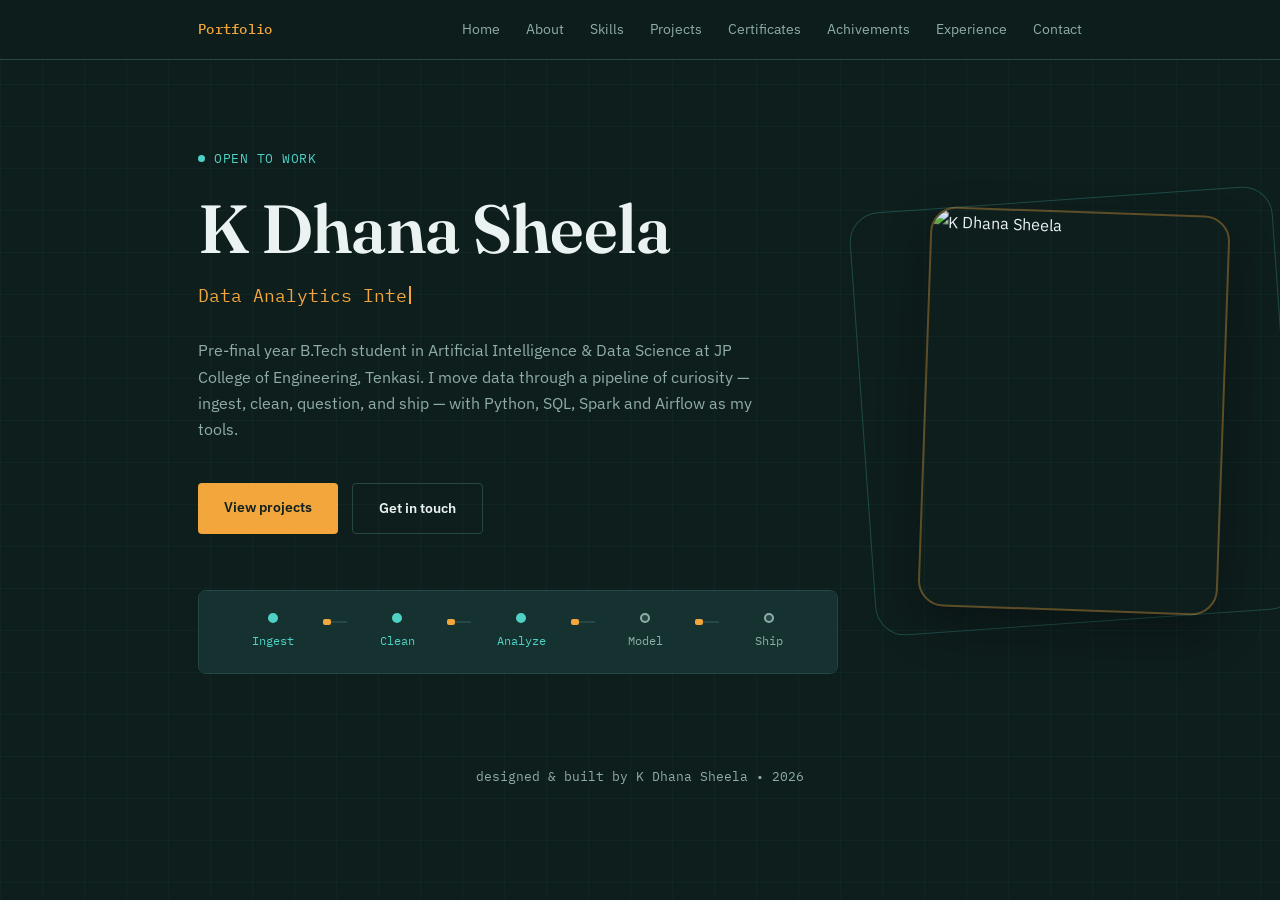
==== index.html @ 74a1a7c2 "Add files via upload" ====
<!DOCTYPE html>
<html>

<head>
     <title>Home</title>
     <link rel="stylesheet" href="style.css">
     <meta charset="UTF-8">
     <meta name="viewport" content="width=device-width, initial-scale=1.0">
     <title>K Dhana Sheela — Data Analytics Intern | Aspiring Data Engineer</title>
     <link rel="preconnect" href="https://fonts.googleapis.com">
     <link rel="preconnect" href="https://fonts.gstatic.com" crossorigin>
     <link href="https://fonts.googleapis.com/css2?family=Fraunces:opsz,wght@9..144,400;9..144,600;9..144,700&family=IBM+Plex+Sans:wght@400;500;600&family=IBM+Plex+Mono:wght@400;500&display=swap"
          rel="stylesheet">

</head>

<body>

<nav>
     <div class="wrap">
          <a class="logo" href="index.html"><span>Portfolio</span></a>
          <div class="navlinks">
               <a href="index.html">Home</a>
               <a href="about.html">About</a>
               <a href="skills.html">Skills</a>
               <a href="projects.html">Projects</a>
               <a href="certificate.html">Certificates</a>
               <a href="achivements.html">Achivements</a>
               <a href="experience.html">Experience</a>
               <a href="contact.html">Contact</a>
          </div>
     </div>
</nav>

<header class="hero">
     <div class="wrap hero-grid">
          <div class="hero-copy">
               <div class="eyebrow">OPEN TO WORK</div>
               <h1>K Dhana Sheela</h1>
               <div class="role-line" id="roleLine"></div>
               <p class="lede">Pre-final year B.Tech student in Artificial Intelligence &amp; Data Science at JP College of
                    Engineering, Tenkasi. I move data through a pipeline of curiosity — ingest, clean, question, and ship —
                    with Python, SQL, Spark and Airflow as my tools.</p>
               <div class="cta-row">
                    <a href="#projects" class="btn btn-primary">View projects</a>
                    <a href="#contact" class="btn btn-ghost">Get in touch</a>
               </div>

               <div class="pipeline" aria-hidden="true">
                    <div class="pipe-stage active">
                         <div class="pipe-dot"></div>Ingest
                    </div>
                    <div class="pipe-connector"></div>
                    <div class="pipe-stage active">
                         <div class="pipe-dot"></div>Clean
                    </div>
                    <div class="pipe-connector"></div>
                    <div class="pipe-stage active">
                         <div class="pipe-dot"></div>Analyze
                    </div>
                    <div class="pipe-connector"></div>
                    <div class="pipe-stage">
                         <div class="pipe-dot"></div>Model
                    </div>
                    <div class="pipe-connector"></div>
                    <div class="pipe-stage">
                         <div class="pipe-dot"></div>Ship
                    </div>
               </div>
          </div>

          <div class="hero-photo">
               <img src="images/WhatsApp Image 2026-07-21 at 1.36.33 PM.jpeg" width="600" height="400" alt="K Dhana Sheela">
          </div>
     </div>
</header>
<footer>designed &amp; built by K Dhana Sheela • <span id="year"></span></footer>
     <script src="script.js"></script>
</body>

</html>
---- style.css ----
:root {
     --bg: #0E1E1D;
     --surface: #153230;
     --ink: #EAF3F1;
     --muted: #8FADA8;
     --amber: #F2A63C;
     --mint: #4FD1C5;
     --line: #254745;
}

* {
     margin: 0;
     padding: 0;
     box-sizing: border-box;
}

html {
     scroll-behavior: smooth;
}

body {
     background: var(--bg);
     color: var(--ink);
     font-family: 'IBM Plex Sans', sans-serif;
     line-height: 1.65;
     -webkit-font-smoothing: antialiased;
}

a {
     color: inherit;
     text-decoration: none;
}

.wrap {
     max-width: 940px;
     margin: 0 auto;
     padding: 0 28px;
}

a:focus-visible,
button:focus-visible {
     outline: 2px solid var(--amber);
     outline-offset: 3px;
}

@media (prefers-reduced-motion: reduce) {
     * {
          animation-duration: 0.01ms !important;
          transition-duration: 0.01ms !important;
     }
}

/* subtle grid texture backdrop */
body::before {
     content: '';
     position: fixed;
     inset: 0;
     z-index: -1;
     pointer-events: none;
     background-image:
          linear-gradient(rgba(79, 209, 197, 0.045) 1px, transparent 1px),
          linear-gradient(90deg, rgba(79, 209, 197, 0.045) 1px, transparent 1px);
     background-size: 42px 42px;
}

/* NAV */
nav {
     position: sticky;
     top: 0;
     z-index: 50;
     background: rgba(14, 30, 29, 0.85);
     backdrop-filter: blur(10px);
     border-bottom: 1px solid var(--line);
}

nav .wrap {
     display: flex;
     align-items: center;
     justify-content: space-between;
     padding: 18px 28px;
}

.logo {
     font-family: 'IBM Plex Mono', monospace;
     font-size: 14px;
     font-weight: 500;
     letter-spacing: 0.02em;
}

.logo span {
     color: var(--amber);
}

.navlinks {
     display: flex;
     gap: 26px;
     font-size: 13.5px;
     color: var(--muted);
}

.navlinks a:hover {
     color: var(--mint);
}

@media (max-width:680px) {
     .navlinks {
          display: none;
     }
}

/* HERO */
.hero {
     padding: 88px 0 60px;
}

.hero-grid {
     display: grid;
     grid-template-columns: 1.2fr 0.8fr;
     gap: 36px;
     align-items: center;
}

.hero-copy {
     max-width: 640px;
}

.hero-photo {
     display: flex;
     justify-content: center;
     align-items: center;
     position: relative;
}

.hero-photo::before {
     content: '';
     position: absolute;
     inset: -12px;
     border-radius: 30px;
     border: 1px solid rgba(79, 209, 197, 0.25);
     transform: rotate(-4deg);
}

.hero-photo img {
     width: min(100%, 300px);
     aspect-ratio: 1;
     object-fit: cover;
     border-radius: 26px;
     border: 2px solid rgba(242, 166, 60, 0.35);
     box-shadow: 0 20px 46px rgba(0, 0, 0, 0.3);
     transform: rotate(2deg);
     transition: transform 0.3s ease, box-shadow 0.3s ease;
}

.hero-photo:hover img {
     transform: rotate(0deg) scale(1.02);
     box-shadow: 0 30px 70px rgba(0, 0, 0, 0.45);
}

.eyebrow {
     font-family: 'IBM Plex Mono', monospace;
     font-size: 12.5px;
     color: var(--mint);
     display: flex;
     align-items: center;
     gap: 9px;
     margin-bottom: 24px;
     letter-spacing: 0.04em;
}

.eyebrow::before {
     content: '';
     width: 7px;
     height: 7px;
     border-radius: 50%;
     background: var(--mint);
     animation: pulse 2s infinite;
}

@keyframes pulse {

     0%,
     100% {
          opacity: 1;
     }

     50% {
          opacity: 0.3;
     }
}

h1 {
     font-family: 'Fraunces', serif;
     font-optical-sizing: auto;
     font-size: clamp(40px, 6.5vw, 68px);
     font-weight: 600;
     letter-spacing: -0.01em;
     line-height: 1.04;
     margin-bottom: 18px;
}

.role-line {
     font-family: 'IBM Plex Mono', monospace;
     font-size: clamp(15px, 2.2vw, 18px);
     color: var(--amber);
     margin-bottom: 26px;
     min-height: 26px;
}

.role-line .cursor {
     display: inline-block;
     width: 2px;
     height: 1em;
     background: var(--amber);
     margin-left: 2px;
     vertical-align: -2px;
     animation: blink 1s step-start infinite;
}

@keyframes blink {
     50% {
          opacity: 0;
     }
}

.hero p.lede {
     max-width: 580px;
     color: var(--muted);
     font-size: 16px;
     margin-bottom: 40px;
}

.cta-row {
     display: flex;
     gap: 14px;
     flex-wrap: wrap;
}

.btn {
     font-family: 'IBM Plex Sans', sans-serif;
     font-weight: 600;
     font-size: 14px;
     padding: 13px 26px;
     border-radius: 4px;
     transition: all .18s ease;
     display: inline-block;
}

.btn-primary {
     background: var(--amber);
     color: #12211F;
}

.btn-primary:hover {
     background: var(--mint);
}

.btn-ghost {
     border: 1px solid var(--line);
     color: var(--ink);
}

.btn-ghost:hover {
     border-color: var(--mint);
     color: var(--mint);
}

/* PIPELINE — signature element */
.pipeline {
     margin-top: 56px;
     display: flex;
     align-items: center;
     gap: 0;
     border: 1px solid var(--line);
     border-radius: 8px;
     padding: 22px 24px;
     background: var(--surface);
     overflow-x: auto;
}

.pipe-stage {
     display: flex;
     flex-direction: column;
     align-items: center;
     gap: 8px;
     font-family: 'IBM Plex Mono', monospace;
     font-size: 12px;
     color: var(--muted);
     min-width: 100px;
     position: relative;
}

.pipe-dot {
     width: 10px;
     height: 10px;
     border-radius: 50%;
     background: var(--line);
     border: 2px solid var(--muted);
}

.pipe-stage.active .pipe-dot {
     background: var(--mint);
     border-color: var(--mint);
}

.pipe-stage.active {
     color: var(--mint);
}

.pipe-connector {
     flex: 1;
     height: 2px;
     background: var(--line);
     position: relative;
     min-width: 24px;
     margin-bottom: 20px;
}

.pipe-connector::after {
     content: '';
     position: absolute;
     top: -2px;
     left: 0;
     width: 8px;
     height: 6px;
     background: var(--amber);
     border-radius: 2px;
     animation: flow 3.2s linear infinite;
}

@keyframes flow {
     0% {
          left: 0;
          opacity: 0;
     }

     10% {
          opacity: 1;
     }

     90% {
          opacity: 1;
     }

     100% {
          left: calc(100% - 8px);
          opacity: 0;
     }
}

/* SECTION HEADER */
.section {
     padding: 76px 0;
     border-top: 1px solid var(--line);
}

.sec-head {
     display: flex;
     align-items: baseline;
     gap: 14px;
     margin-bottom: 42px;
}

.sec-num {
     font-family: 'IBM Plex Mono', monospace;
     font-size: 12.5px;
     color: var(--amber);
}

.sec-title {
     font-family: 'Fraunces', serif;
     font-size: 30px;
     font-weight: 600;
     letter-spacing: -0.01em;
}

/* ABOUT */
.about-grid {
     display: grid;
     grid-template-columns: 1.3fr 1fr;
     gap: 48px;
}

.about-grid p {
     color: var(--ink);
     margin-bottom: 16px;
     font-size: 15.5px;
}

.about-grid p:last-child {
     margin-bottom: 0;
}

.info-card {
     background: var(--surface);
     border: 1px solid var(--line);
     border-radius: 8px;
     padding: 24px;
     height: fit-content;
}

.info-row {
     display: flex;
     justify-content: space-between;
     padding: 11px 0;
     border-bottom: 1px solid var(--line);
     font-size: 14px;
}

.info-row:last-child {
     border-bottom: none;
}

.info-row .label {
     color: var(--muted);
     font-family: 'IBM Plex Mono', monospace;
     font-size: 11.5px;
}

@media (max-width:720px) {
     .about-grid {
          grid-template-columns: 1fr;
     }
}

/* SKILLS AS PIPELINE STAGES */
.skill-stage {
     display: grid;
     grid-template-columns: 180px 1fr;
     gap: 20px;
     padding: 22px 0;
     border-bottom: 1px solid var(--line);
     align-items: start;
}

.skill-stage:last-child {
     border-bottom: none;
}

.stage-label {
     font-family: 'IBM Plex Mono', monospace;
     font-size: 12px;
     color: var(--mint);
}

.stage-name {
     font-family: 'Fraunces', serif;
     font-size: 19px;
     font-weight: 600;
     margin-top: 4px;
}

.chips {
     display: flex;
     flex-wrap: wrap;
     gap: 9px;
}

.chip {
     font-family: 'IBM Plex Mono', monospace;
     font-size: 12.5px;
     padding: 7px 13px;
     border: 1px solid var(--line);
     border-radius: 5px;
     background: var(--surface);
     transition: border-color .15s, color .15s;
}

.chip:hover {
     border-color: var(--amber);
     color: var(--amber);
}

@media (max-width:640px) {
     .skill-stage {
          grid-template-columns: 1fr;
          gap: 8px;
     }
}

/* PROJECTS */
.projects {
     display: grid;
     gap: 18px;
}

.project-card {
     background: var(--surface);
     border: 1px solid var(--line);
     border-radius: 8px;
     padding: 28px;
     transition: transform .18s ease, border-color .18s ease;
}

.project-card:hover {
     transform: translateY(-3px);
     border-color: var(--mint);
}

.project-top {
     display: flex;
     justify-content: space-between;
     align-items: flex-start;
     gap: 16px;
     margin-bottom: 10px;
}

.project-title {
     font-family: 'Fraunces', serif;
     font-size: 20px;
     font-weight: 600;
}

.project-links {
     display: flex;
     gap: 12px;
     font-size: 13px;
     color: var(--mint);
     white-space: nowrap;
}

.project-desc {
     color: var(--muted);
     font-size: 14.5px;
     margin-bottom: 16px;
}

.project-stack {
     display: flex;
     flex-wrap: wrap;
     gap: 8px;
}

.tag {
     font-family: 'IBM Plex Mono', monospace;
     font-size: 11px;
     color: var(--muted);
     background: var(--bg);
     border: 1px solid var(--line);
     padding: 4px 9px;
     border-radius: 4px;
}

/* EXPERIENCE TIMELINE */
.timeline {
     border-left: 2px solid var(--line);
     padding-left: 28px;
     margin-left: 4px;
}

.tl-item {
     position: relative;
     padding-bottom: 34px;
}

.tl-item:last-child {
     padding-bottom: 0;
}

.tl-item::before {
     content: '';
     position: absolute;
     left: -33.5px;
     top: 4px;
     width: 9px;
     height: 9px;
     border-radius: 50%;
     background: var(--amber);
     border: 3px solid var(--bg);
     box-shadow: 0 0 0 2px var(--amber);
}

.tl-date {
     font-family: 'IBM Plex Mono', monospace;
     font-size: 11.5px;
     color: var(--amber);
     margin-bottom: 6px;
}

.tl-title {
     font-family: 'Fraunces', serif;
     font-size: 18px;
     font-weight: 600;
     margin-bottom: 4px;
}

.tl-org {
     color: var(--muted);
     font-size: 14px;
     margin-bottom: 8px;
}

.tl-desc {
     font-size: 14px;
}

/* ACHIEVEMENTS */
.achieve-grid {
     display: grid;
     grid-template-columns: repeat(2, 1fr);
     gap: 16px;
}

.achieve-card {
     background: var(--surface);
     border: 1px solid var(--line);
     border-radius: 8px;
     padding: 22px;
     display: flex;
     gap: 14px;
     align-items: flex-start;
}

.achieve-icon {
     width: 36px;
     height: 36px;
     border-radius: 7px;
     background: rgba(242, 166, 60, 0.12);
     color: var(--amber);
     display: flex;
     align-items: center;
     justify-content: center;
     font-size: 16px;
     flex-shrink: 0;
}

.achieve-title {
     font-family: 'Fraunces', serif;
     font-size: 15.5px;
     font-weight: 600;
     margin-bottom: 4px;
}

.achieve-org {
     font-size: 13px;
     color: var(--muted);
     margin-bottom: 6px;
}

.achieve-date {
     font-family: 'IBM Plex Mono', monospace;
     font-size: 11px;
     color: var(--mint);
}

@media (max-width:640px) {
     .achieve-grid {
          grid-template-columns: 1fr;
     }
}

/* TESTIMONIALS */
.testimonial-grid {
     display: grid;
     grid-template-columns: repeat(2, 1fr);
     gap: 18px;
     margin-top: 40px;
}

.testimonial-card {
     background: var(--surface);
     border: 1px solid var(--line);
     border-radius: 8px;
     padding: 26px;
}

.testimonial-quote {
     font-size: 14.5px;
     margin-bottom: 18px;
}

.testimonial-quote::before {
     content: '“';
     color: var(--amber);
     font-family: 'Fraunces', serif;
     font-size: 22px;
}

.testimonial-quote::after {
     content: '”';
     color: var(--amber);
     font-family: 'Fraunces', serif;
     font-size: 22px;
}

.testimonial-person {
     display: flex;
     align-items: center;
     gap: 12px;
}

.avatar {
     width: 38px;
     height: 38px;
     border-radius: 50%;
     background: var(--mint);
     color: #0E1E1D;
     display: flex;
     align-items: center;
     justify-content: center;
     font-family: 'Fraunces', serif;
     font-size: 14px;
     font-weight: 600;
}

.person-name {
     font-size: 13.5px;
     font-weight: 600;
}

.person-role {
     font-size: 12px;
     color: var(--muted);
}

.sub-note {
     font-family: 'IBM Plex Mono', monospace;
     font-size: 11.5px;
     color: var(--muted);
     margin-top: 12px;
}

@media (max-width:640px) {
     .testimonial-grid {
          grid-template-columns: 1fr;
     }
}

/* CONTACT */
.contact-box {
     background: var(--surface);
     border: 1px solid var(--line);
     border-radius: 12px;
     padding: 56px 40px;
     text-align: center;
}

.contact-box h2 {
     font-family: 'Fraunces', serif;
     font-size: clamp(28px, 4vw, 40px);
     margin-bottom: 14px;
}

.contact-box p {
     color: var(--muted);
     max-width: 480px;
     margin: 0 auto 32px;
}

.contact-links {
     display: flex;
     justify-content: center;
     gap: 16px;
     flex-wrap: wrap;
}

.contact-links a {
     font-family: 'IBM Plex Mono', monospace;
     font-size: 13.5px;
     padding: 12px 22px;
     border: 1px solid var(--line);
     border-radius: 5px;
     transition: border-color .15s, color .15s;
}

.contact-links a:hover {
     border-color: var(--amber);
     color: var(--amber);
}

footer {
     text-align: center;
     padding: 32px 0 48px;
     color: var(--muted);
     font-size: 12.5px;
     font-family: 'IBM Plex Mono', monospace;
}

@media (max-width:900px) {
     .hero-grid {
          grid-template-columns: 1fr;
     }

     .hero-photo {
          order: -1;
          margin-bottom: 12px;
     }
}

@media (max-width:600px) {
     .hero {
          padding: 60px 0 44px;
     }

     .section {
          padding: 56px 0;
     }

     .contact-box {
          padding: 40px 22px;
     }

     .pipeline {
          padding: 18px;
     }
}
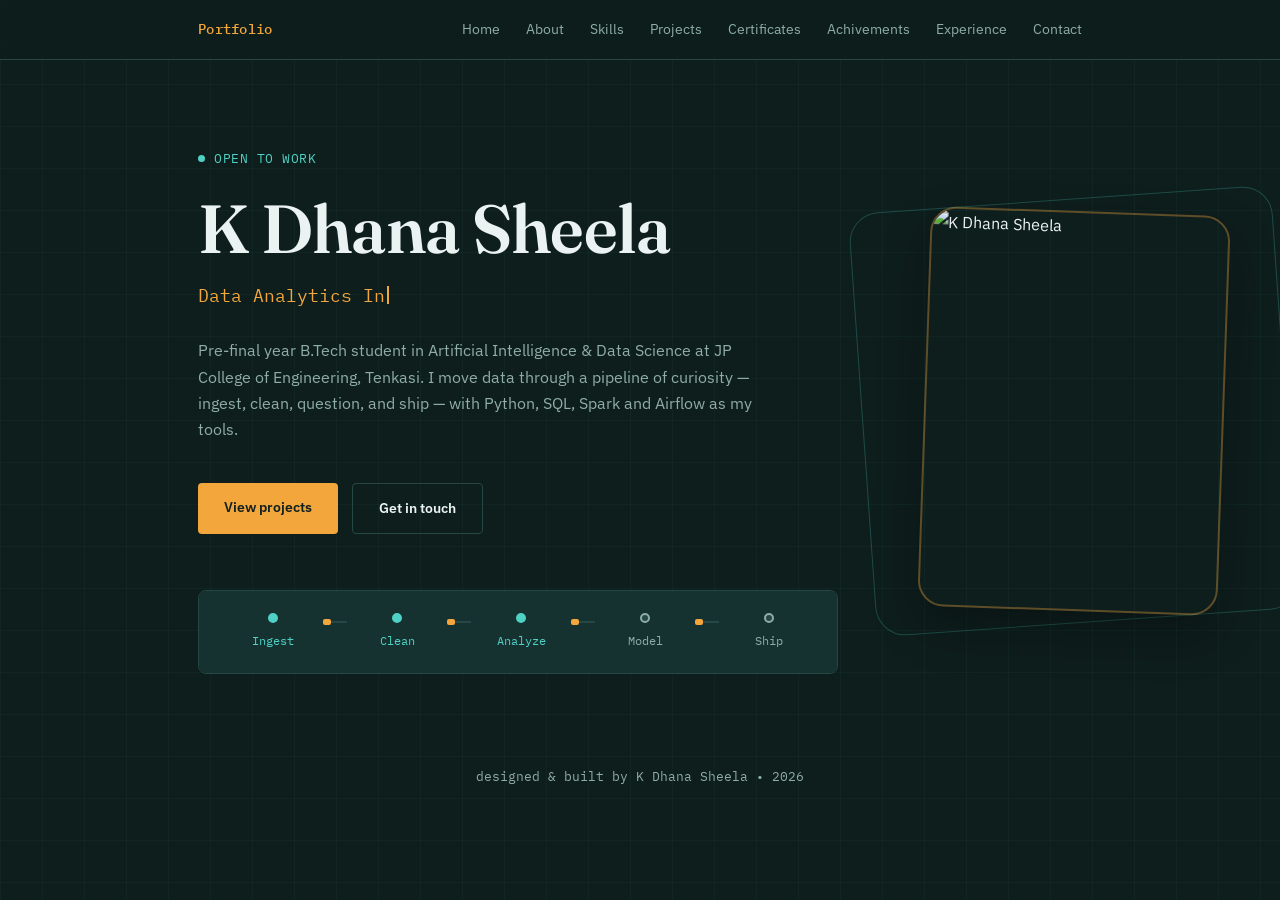
==== commit d28e8fdc: "Fix HTML structure and update image source" ====
--- a/index.html
+++ b/index.html
@@ -70,7 +70,7 @@
           </div>
 
           <div class="hero-photo">
-               <img src="images/WhatsApp Image 2026-07-21 at 1.36.33 PM.jpeg" width="600" height="400" alt="K Dhana Sheela">
+               <img src="https://github.com/nalansheela-eng/Protfolio_Website/commit/280eade6a337f0af0141423a1d7cfdd141179e10" width="600" height="400" alt="K Dhana Sheela">
           </div>
      </div>
 </header>
@@ -78,4 +78,4 @@
      <script src="script.js"></script>
 </body>
 
-</html>+</html>
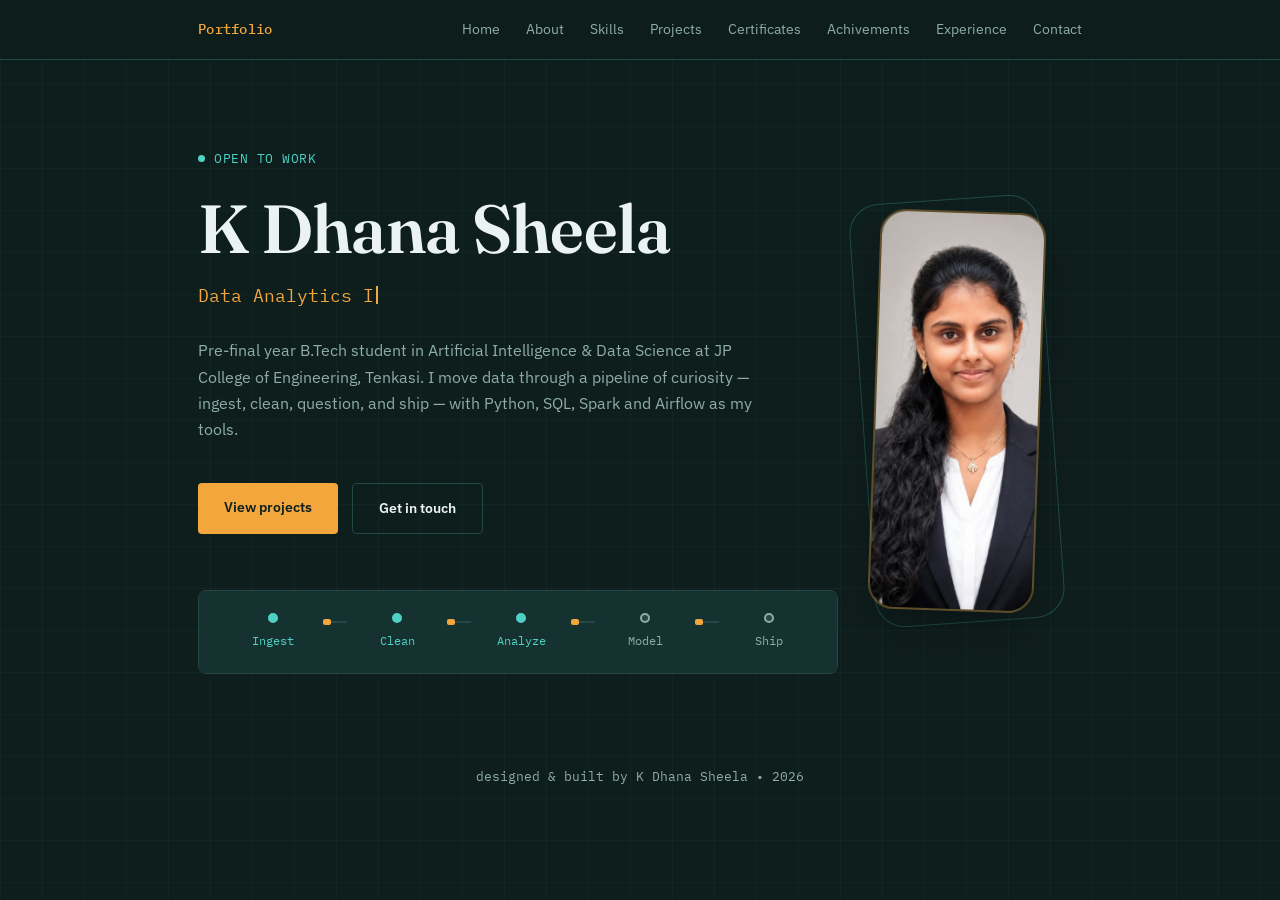
==== commit 0e229091: "Change hero image source and clean up HTML Updated image source in hero section and fixed formatting" ====
--- a/index.html
+++ b/index.html
@@ -70,7 +70,7 @@
           </div>
 
           <div class="hero-photo">
-               <img src="https://github.com/nalansheela-eng/Protfolio_Website/commit/280eade6a337f0af0141423a1d7cfdd141179e10" width="600" height="400" alt="K Dhana Sheela">
+               <img src="image/photo.png" width="600" height="400" alt="K Dhana Sheela">
           </div>
      </div>
 </header>
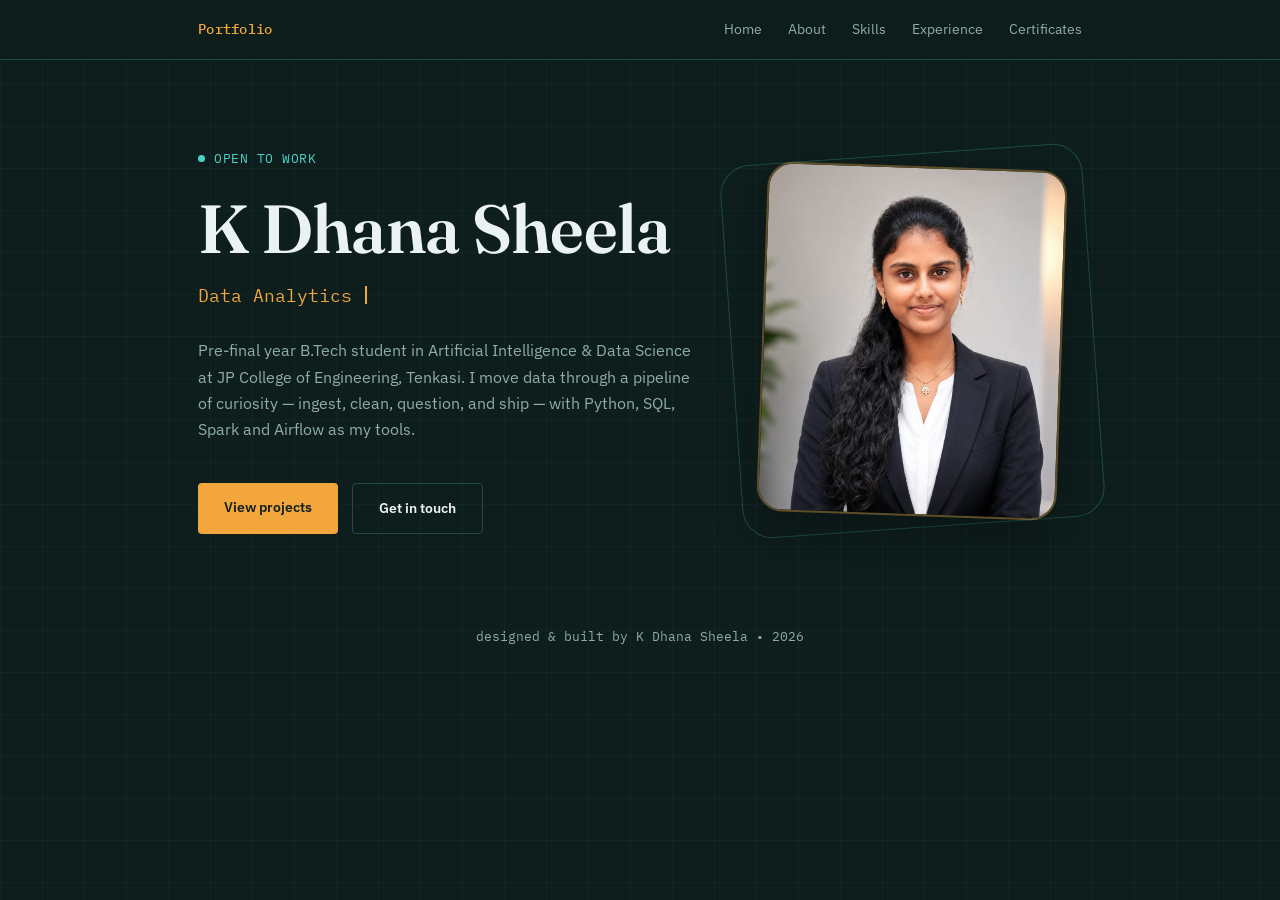
==== commit 6af8e324: "Refactor index.html for cleaner structure Removed redundant meta tags and updated image dimensions." ====
--- a/index.html
+++ b/index.html
@@ -2,11 +2,10 @@
 <html>
 
 <head>
-     <title>Home</title>
-     <link rel="stylesheet" href="style.css">
      <meta charset="UTF-8">
      <meta name="viewport" content="width=device-width, initial-scale=1.0">
-     <title>K Dhana Sheela — Data Analytics Intern | Aspiring Data Engineer</title>
+     <title>Home | K Dhana Sheela</title>
+     <link rel="stylesheet" href="style.css">
      <link rel="preconnect" href="https://fonts.googleapis.com">
      <link rel="preconnect" href="https://fonts.gstatic.com" crossorigin>
      <link href="https://fonts.googleapis.com/css2?family=Fraunces:opsz,wght@9..144,400;9..144,600;9..144,700&family=IBM+Plex+Sans:wght@400;500;600&family=IBM+Plex+Mono:wght@400;500&display=swap"
@@ -23,11 +22,10 @@
                <a href="index.html">Home</a>
                <a href="about.html">About</a>
                <a href="skills.html">Skills</a>
-               <a href="projects.html">Projects</a>
+               <a href="experience.html">Experience</a>
                <a href="certificate.html">Certificates</a>
-               <a href="achivements.html">Achivements</a>
-               <a href="experience.html">Experience</a>
-               <a href="contact.html">Contact</a>
+               
+               
           </div>
      </div>
 </nav>
@@ -42,35 +40,15 @@
                     Engineering, Tenkasi. I move data through a pipeline of curiosity — ingest, clean, question, and ship —
                     with Python, SQL, Spark and Airflow as my tools.</p>
                <div class="cta-row">
-                    <a href="#projects" class="btn btn-primary">View projects</a>
-                    <a href="#contact" class="btn btn-ghost">Get in touch</a>
+                    <a href="projects.html" class="btn btn-primary">View projects</a>
+                    <a href="contact.html" class="btn btn-ghost">Get in touch</a>
                </div>
 
-               <div class="pipeline" aria-hidden="true">
-                    <div class="pipe-stage active">
-                         <div class="pipe-dot"></div>Ingest
-                    </div>
-                    <div class="pipe-connector"></div>
-                    <div class="pipe-stage active">
-                         <div class="pipe-dot"></div>Clean
-                    </div>
-                    <div class="pipe-connector"></div>
-                    <div class="pipe-stage active">
-                         <div class="pipe-dot"></div>Analyze
-                    </div>
-                    <div class="pipe-connector"></div>
-                    <div class="pipe-stage">
-                         <div class="pipe-dot"></div>Model
-                    </div>
-                    <div class="pipe-connector"></div>
-                    <div class="pipe-stage">
-                         <div class="pipe-dot"></div>Ship
-                    </div>
-               </div>
+               
           </div>
 
           <div class="hero-photo">
-               <img src="image/photo.png" width="600" height="400" alt="K Dhana Sheela">
+               <img src="image/photo.png" width="300" height="350" alt="K Dhana Sheela">
           </div>
      </div>
 </header>
